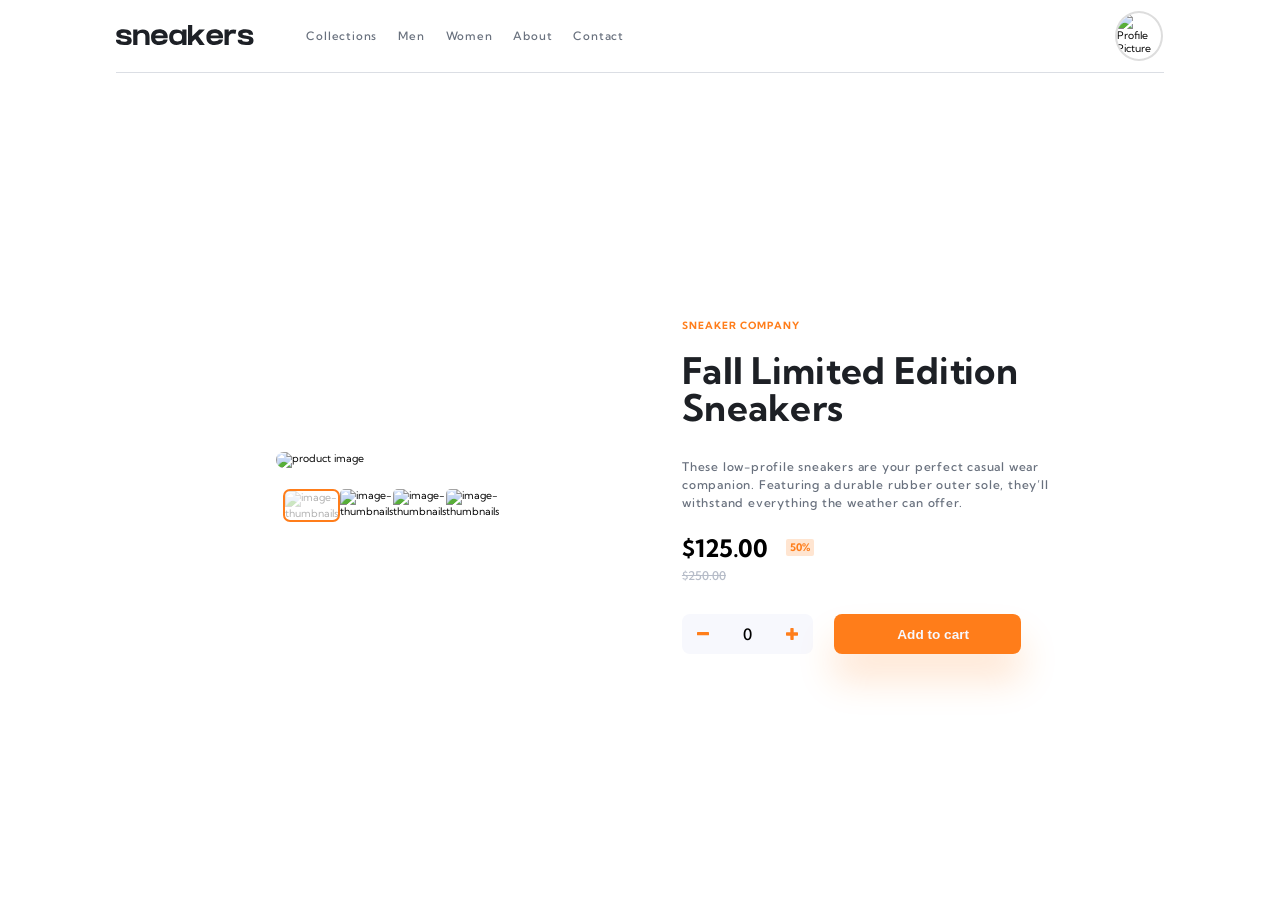
==== indexe.html @ 5894d8e7 "Add files via upload" ====
<!DOCTYPE html>
<html lang="en">
  <head>
    <meta charset="UTF-8" />
    <meta name="viewport" content="width=device-width, initial-scale=1.0" />
    <link rel="stylesheet" href="styles.css" />
    <script defer src="scripts.js"></script>
    <script
      type="module"
      src="https://unpkg.com/ionicons@5.5.2/dist/ionicons/ionicons.esm.js"
    ></script>
    <script
      nomodule
      src="https://unpkg.com/ionicons@5.5.2/dist/ionicons/ionicons.js"
    ></script>
    <link
      rel="icon"
      type="image/png"
      sizes="32x32"
      href="C:\Users\Meghana Kollavajjala\Downloads\image-avatar.png"
    />
    <title>E-commerce product page</title>
  </head>
  <body>
    <section class="hero">
      <div class="overlay"></div>

      <header class="header">
        <div class="logo">
          <svg width="138" height="20" xmlns="http://www.w3.org/2000/svg">
            <!-- SVG path omitted for brevity -->
            <path
            d="M8.217 20c4.761 0 7.519-.753 7.519-4.606 0-3.4-3.38-4.172-6.66-4.682l-.56-.085-.279-.041-.35-.053c-2.7-.405-3.18-.788-3.18-1.471 0-.478.49-1.331 2.843-1.331 2.455 0 3.493.647 3.493 1.87v.134h4.281v-.133c0-2.389-1.35-5.238-7.774-5.238-5.952 0-7.201 2.584-7.201 4.752 0 3.097 2.763 4.086 7.223 4.675.21.028.433.054.659.081 1.669.197 3.172.42 3.172 1.585 0 1.01-1.615 1.222-3.298 1.222-2.797 0-3.784-.593-3.784-1.92v-.134H.002L0 14.926v.317c.008.79.118 1.913 1.057 2.862C2.303 19.362 4.712 20 8.217 20Zm13.21 0v-7.49c0-2.104.547-4.423 4.176-4.423 3.915 0 3.778 2.777 3.768 4.042V20h4.18v-7.768c0-2.264-.176-7.766-6.732-7.766-2.778 0-4.192.911-5.195 2.28h-.197V4.467H17.22V20h4.207Zm21.959 0c5.094 0 7.787-2.07 8.217-5.405H47.53c-.386 1.02-1.63 1.72-4.143 1.72-2.721 0-3.962-1.03-4.25-3.106h12.527c.24-2.13-.029-5.417-3.026-7.44v.005c-1.312-.915-3.056-1.465-5.251-1.465-5.24 0-8.336 2.772-8.336 7.845 0 5.17 3.02 7.846 8.336 7.846Zm4.099-9.574h-8.188c.486-1.574 1.764-2.431 4.089-2.431 2.994 0 3.755 1.267 4.099 2.431ZM70.499 20V4.457H66.29V6.74h-.176c-1.053-1.377-2.809-2.283-5.677-2.283-6.433 0-7.225 5.293-7.253 7.635v.137c0 2.092.732 7.771 7.241 7.771 2.914 0 4.684-.818 5.734-2.169h.131V20H70.5Zm-8.854-3.623c-3.996 0-4.447-3.032-4.447-4.148 0-1.21.426-4.148 4.455-4.148 3.631 0 4.374 2.044 4.374 4.148 0 2.35-.742 4.148-4.382 4.148ZM88.826 20l-6.529-9.045 6.588-6.488h-5.827l-6.836 6.756V0h-4.187v19.954h4.187V16.94l3.02-2.976L83.6 20h5.226Zm9.9 0c5.094 0 7.786-2.07 8.217-5.405h-4.074c-.387 1.02-1.63 1.72-4.143 1.72-2.721 0-3.962-1.03-4.25-3.106h12.527c.24-2.13-.029-5.417-3.026-7.44v.005c-1.312-.915-3.057-1.465-5.251-1.465-5.24 0-8.336 2.772-8.336 7.845 0 5.17 3.02 7.846 8.336 7.846Zm4.098-9.574h-8.187c.485-1.574 1.763-2.431 4.089-2.431 2.994 0 3.755 1.267 4.098 2.431ZM112.76 20v-6.97c0-2.103.931-4.542 4.05-4.542 1.33 0 2.393.236 2.785.346l.67-3.976c-.728-.16-1.626-.392-2.757-.392-2.665 0-3.622.794-4.486 2.282h-.262V4.466h-4.21V20h4.21Zm17.221 0c4.761 0 7.519-.753 7.519-4.606 0-3.4-3.38-4.172-6.66-4.682l-.56-.085-.279-.041-.349-.053c-2.701-.405-3.181-.788-3.181-1.471 0-.478.49-1.331 2.843-1.331 2.455 0 3.493.647 3.493 1.87v.134h4.282v-.133c0-2.389-1.35-5.238-7.775-5.238-5.952 0-7.201 2.584-7.201 4.752 0 3.097 2.763 4.086 7.224 4.675.21.028.432.054.658.081 1.669.197 3.172.42 3.172 1.585 0 1.01-1.615 1.222-3.298 1.222-2.796 0-3.784-.593-3.784-1.92v-.134h-4.319l-.001.301v.317c.008.79.117 1.913 1.056 2.862 1.246 1.257 3.655 1.895 7.16 1.895Z"
            fill="#1D2026"
            fill-rule="nonzero"
          />
          </svg>
        </div>
        <ul class="nav-list">
          <li class="list-ele">Collections</li>
          <li class="list-ele">Men</li>
          <li class="list-ele">Women</li>
          <li class="list-ele">About</li>
          <li class="list-ele">Contact</li>
        </ul>

        <ion-icon class="nav-cart" name="cart-outline"></ion-icon>
        <span class="nav-cart-after">20</span>


        <div class="avatar">
            <img src="C:\Users\Meghana Kollavajjala\Downloads\image-avatar.png" alt="Profile Picture" class="profile-img">
        </div>
        <div class="cart">
          <p class="cart-heading">Cart</p>
          <div class="empty-cart show">
            <p>Your cart is empty.</p>
          </div>
          
          <div class="cart-bottom">
            <div class="cart-info">
              <img class="cart-image" alt="product image" src="C:\Users\Meghana Kollavajjala\Downloads\image-avatar.png" />
              <p class="cart-text">
                Fall Limited Edition Sneakers <br />
                $125.00 x <span class="count-items">1</span>
                <span class="current-price">$375.00</span>
              </p>
              <ion-icon class="delete" name="trash-outline"></ion-icon>
            </div>
            <button class="btn-checkout">Checkout</button>
          </div>
        </div>
      </header>

      <div class="container">
        <div class="floating-img">
          <ion-icon class="close-icon" name="close-outline"></ion-icon>

          <button class="btn-swipe btn-swipe-left">
            <ion-icon name="chevron-back-outline"></ion-icon>
          </button>
          <div class="left-imgs">
            <img
              class="main-img-float"
              alt="product image"
            />
            <button class="btn-swipe btn-swipe-right">
              <ion-icon name="chevron-forward-outline"></ion-icon>
            </button>
            <div class="thumbnails-float">
              <div class="thumb-img-float active-thumb" data-image="C:\Users\Meghana Kollavajjala\Downloads\image-product-2.jpg">
                <img alt="image-thumbnails" src="C:\Users\Meghana Kollavajjala\Downloads\image-product-2-thumbnail.jpg" />
              </div>
              <div class="thumb-img-float" data-image="C:\Users\Meghana Kollavajjala\Downloads\image-product-3.jpg">
                <img alt="image-thumbnails" src="C:\Users\Meghana Kollavajjala\Downloads\image-product-3-thumbnail.jpg" />
              </div>
              <div class="thumb-img-float" data-image="C:\Users\Meghana Kollavajjala\Downloads\image-product-4.jpg">
                <img alt="image-thumbnails" src="C:\Users\Meghana Kollavajjala\Downloads\image-product-4-thumbnail.jpg" />
              </div>
              <div class="thumb-img-float" data-image="C:\Users\Meghana Kollavajjala\Pictures\1.jpeg">
                <img alt="image-thumbnails" src="C:\Users\Meghana Kollavajjala\Pictures\1-thumbnail.jpeg" />
              </div>
            </div>
          </div>
        </div>
        <div class="left-imgs">
          <img
            class="main-img"
            alt="product image"
            src="C:\Users\Meghana Kollavajjala\Downloads\image-product-1.jpg"
          />
          <div class="thumbnails">
            <div class="thumb-img active-thumb" data-image="C:\Users\Meghana Kollavajjala\Downloads\image-product-1.jpg">
              <img alt="image-thumbnails" src="C:\Users\Meghana Kollavajjala\Downloads\image-product-1-thumbnail.jpg" />
            </div>
            <div class="thumb-img" data-image="C:\Users\Meghana Kollavajjala\Downloads\image-product-2.jpg">
              <img alt="image-thumbnails" src="C:\Users\Meghana Kollavajjala\Downloads\image-product-2-thumbnail.jpg" />
            </div>
            <div class="thumb-img" data-image="C:\Users\Meghana Kollavajjala\Downloads\image-product-3.jpg">
              <img alt="image-thumbnails" src="C:\Users\Meghana Kollavajjala\Downloads\image-product-3-thumbnail.jpg" />
            </div>
            <div class="thumb-img" data-image="C:\Users\Meghana Kollavajjala\Downloads\image-product-4.jpg">
              <img alt="image-thumbnails" src="C:\Users\Meghana Kollavajjala\Downloads\image-product-4-thumbnail.jpg" />
            </div>
          </div>
        </div>
        <div class="right-text">
          <span class="heading-secondary">Sneaker Company</span>
          <h1 class="heading-primary">Fall Limited Edition Sneakers</h1>
          <p class="description">
            These low-profile sneakers are your perfect casual wear companion.
            Featuring a durable rubber outer sole, they’ll withstand everything
            the weather can offer.
          </p>

          <h2 class="price-discount">$125.00</h2>

          <p class="price-original">$250.00</p>
          <div class="buttons">
            <div class="btn-left">
              <button class="minus">
                <svg
                  width="12"
                  height="4"
                  xmlns="http://www.w3.org/2000/svg"
                >
                  <defs>
                    <path
                      d="M11.357 3.332A.641.641 0 0 0 12 2.69V.643A.641.641 0 0 0 11.357 0H.643A.641.641 0 0 0 0 .643v2.046c0 .357.287.643.643.643h10.714Z"
                      id="a"
                    />
                  </defs>
                  <use fill="#FF7E1B" fill-rule="nonzero" xlink:href="#a" />
                </svg>
              </button>
              <span class="cart-number">0</span>
              <button class="plus">
                <svg
                  width="12"
                  height="12"
                  xmlns="http://www.w3.org/2000/svg"
                >
                  <defs>
                    <path
                      d="M12 7.023V4.977a.641.641 0 0 0-.643-.643h-3.69V.643A.641.641 0 0 0 7.022 0H4.977a.641.641 0 0 0-.643.643v3.69H.643A.641.641 0 0 0 0 4.978v2.046c0 .356.287.643.643.643h3.69v3.691c0 .356.288.643.644.643h2.046a.641.641 0 0 0 .643-.643v-3.69h3.691A.641.641 0 0 0 12 7.022Z"
                      id="b"
                    />
                  </defs>
                  <use fill="#FF7E1B" fill-rule="nonzero" xlink:href="#b" />
                </svg>
              </button>
            </div>
            <div class="btn-right">
              <ion-icon name="cart-outline"></ion-icon>
              <button class="add-cart">Add to cart</button>
            </div>
          </div>
        </div>
      </div>
    </section>
  </body>
</html>
---- styles.css ----
@import url("https://fonts.googleapis.com/css2?family=Kumbh+Sans:wght@400;500;600;700&display=swap");

* {
  padding: 0;
  margin: 0;
  box-sizing: border-box;
}

html {
  font-size: 65.5%;
  font-family: "kumbh sans", sans-serif;
  /* overflow: hidden; */
}

body {
  position: relative;
}

.hero {
  width: 100vw;
  min-width: 100%;
  height: 100vh;
  min-height: 100%;
  display: flex;
  flex-direction: column;
}

.container {
  /* background-color: red; */
  width: 90rem;
  margin: auto auto;
  display: grid;
  grid-template-columns: repeat(2, 1fr);
  column-gap: 8rem;
  place-items: center;
}

/* ////////////////////// */
/* HEADER */

.header {
  position: relative;
  width: 100rem;
  margin: 0 auto;
  height: 7rem;
  display: flex;
  gap: 3rem;
  align-items: center;
  border-bottom: 0.8px solid rgba(182, 188, 200, 0.49);
  /* margin-bottom: 1rem; */
}

.nav-list {
  height: 60%;
  list-style: none;
  align-self: flex-end;
  display: flex;
  gap: 2rem;
  box-sizing: border-box;
  align-items: center;
  margin-left: 2rem;
}

.list-ele {
  height: 100%;
  cursor: pointer;
  color: hsl(219, 9%, 45%);
  font-size: 1.1rem;
  font-weight: 500;
  letter-spacing: 0.8px;
}

.list-ele:hover,
.list-ele:active {
  color: hsl(220, 13%, 13%);
  border-bottom: 2px solid hsl(26, 100%, 55%);
}

.nav-cart {
  color: hsl(219, 9%, 45%);
  font-size: 2.8rem;
  margin-left: auto;
  cursor: pointer;
}

.nav-cart-after {
  position: absolute;
  display: none;
  pointer-events: none;
  top: 1.4rem;
  right: 8rem;
  font-size: 1rem;
  text-align: center;

  height: 1.7rem;
  width: 1.7rem;
  color: rgb(255, 255, 255);
  padding: 2px 2px;
  border-radius: 50%;
  background-color: hsl(26, 100%, 55%);
}

.nav-cart-after.show {
  display: inline-block;
}

.nav-cart:hover,
.nav-cart:active {
  color: hsl(220, 13%, 13%);
}

.avatar {
  height: 50px;
  width: 50px;
  border: 1.5px solid white;
  background-image: url(images/image-avatar.png);
  background-size: cover;
}

.avatar:hover,
.avatar:active {
  border: 1.5px solid hsl(26, 100%, 55%);
  border-radius: 50%;
  cursor: pointer;
}

/* ///////////////////// */
/* CART */
.cart {
  opacity: 0;
  pointer-events: none;
  visibility: hidden;

  position: absolute;
  top: 4rem;
  /* right: 16rem; */
  right: 0;
  height: 17rem;
  width: 26.5rem;
  background-color: rgb(255, 255, 255);
  box-shadow: 0 1.6rem 3.2rem rgba(0, 0, 0, 0.1);
  border-radius: 1rem;
  z-index: 5;
  transition: all 0.2s ease-out;
}

.cart-heading {
  font-size: 1.1rem;
  font-weight: 700;
  padding: 1.6rem 1.8rem;
  border-bottom: 0.8px solid rgba(182, 188, 200, 0.49);
}

.empty-cart {
  display: none;
  text-align: center;
  margin-top: 20%;
  font-size: 1.2rem;
  font-weight: 500;
  color: hsl(219, 9%, 45%);
}

.cart.show {
  top: 6.1rem;
  opacity: 1;
  pointer-events: auto;
  visibility: visible;
}

.empty-cart.show,
.cart-bottom.show {
  display: block;
}

.cart-bottom {
  display: none;
  padding: 1.2rem 1.6rem;
}

.cart-info {
  display: flex;
  gap: 1rem;
  margin-bottom: 1.5rem;
  align-items: center;
}

.cart-image {
  /* display: inline-block; */
  height: 40px;
  width: 40px;
  border-radius: 5px;
}

.cart-text {
  color: hsl(219, 9%, 45%);
  font-size: 1.1rem;
  font-weight: 500;
  /* letter-spacing: 0.6px; */
  line-height: 2;
}

.count-items {
  display: inline-block;
  width: 1rem;
}

.current-price {
  display: inline-block;
  color: #000;
  font-weight: 700;
  width: 5rem;
  margin-left: 4px;
}

.delete {
  cursor: pointer;
  color: hsl(220, 14%, 75%);
  font-size: 1.5rem;
}

.delete:hover,
.delete:active {
  color: hsl(220, 13%, 13%);
}

.btn-checkout {
  border: none;
  background-color: hsl(26, 100%, 55%);
  color: hsl(223, 64%, 98%);

  width: 96%;
  padding: 1rem 5rem;
  border-radius: 8px;
  transition: all 0.3s;
  cursor: pointer;
}

.btn-checkout:hover {
  background-color: #ffa45f;
}

/* /////////////////// */
/* BODY */

.heading-secondary {
  display: block;
  color: hsl(26, 100%, 55%);
  font-weight: 700;
  text-transform: uppercase;
  font-size: 10px;
  letter-spacing: 1px;
  margin-bottom: 2rem;
}

.heading-primary {
  color: hsl(220, 13%, 13%);
  font-size: 3.5rem;
  line-height: 1;
  letter-spacing: 0.3px;
  margin-bottom: 3rem;
}

.description {
  color: hsl(219, 9%, 45%);
  font-size: 12px;
  font-weight: 500;
  letter-spacing: 0.8px;
  margin-bottom: 2rem;
  line-height: 1.5;
}

.price-discount {
  /* color: red; */
  font-size: 2.3rem;
  font-weight: 700;
  position: relative;
  margin-bottom: 5px;
}

.price-discount::after {
  position: absolute;
  display: inline-block;
  content: "50%";
  top: 6px;
  left: 9.9rem;

  font-size: 1rem;
  font-weight: 700;
  color: hsl(26, 100%, 55%);
  background-color: #ffe5d1;
  padding: 2px 4px;
  border-radius: 2px;
}

.price-original {
  color: hsl(220, 14%, 75%);
  font-size: 12px;
  font-weight: 500;
  text-decoration: line-through;
  margin-bottom: 3rem;
}

.buttons {
  display: flex;
  gap: 2rem;
}

.btn-left {
  background-color: hsl(223, 64%, 98%);
  display: flex;
  align-items: center;
  gap: 2.8rem;
  padding: 1rem 1rem;
  border-radius: 8px;
}

.plus,
.minus {
  background: none;
  border: none;
  height: 1.8rem;
  width: 2rem;

  display: flex;
  align-items: center;
  justify-content: center;
}

.cart-number {
  width: 10px;
  font-size: 1.5rem;
  font-weight: 500;
}

.cart-icon {
  height: 1rem;
}

.btn-right {
  background-color: hsl(26, 100%, 55%);
  display: flex;
  align-items: center;
  justify-content: center;
  color: hsl(223, 64%, 98%);

  padding: 1rem 5rem;
  border-radius: 8px;
  gap: 1rem;
  box-shadow: 0 2.4rem 3.6rem rgba(255, 125, 26, 0.2);
  transition: all 0.3s;
}

.plus:hover,
.minus:hover,
.plus:active,
.minus:active {
  opacity: 0.5;
}

.btn-right:hover,
.btn-right:active {
  background-color: #ffa45f;
}

.add-cart {
  background: none;
  border: none;
  color: inherit;

  font-size: 1.3rem;
  font-weight: 600;
}

.plus,
.minus,
.btn-right,
.add-cart {
  cursor: pointer;
}

.main-img {
  height: 80%;
  width: 85%;
  border-radius: 10px;
  cursor: pointer;

  display: block;
  margin: 0 auto;
  margin-bottom: 2rem;
}

.thumbnails {
  margin: 0 auto;
  width: 80%;
  display: flex;
  justify-content: space-between;
}

.thumb-img {
  height: auto;
  width: 6rem;
  cursor: pointer;
}

.thumb-img img {
  height: 100%;
  width: 100%;
  border-radius: 5px;
}

.thumb-img img:hover {
  opacity: 0.6;
}

.thumb-img.active-thumb img {
  opacity: 0.3;
}

.thumb-img.active-thumb {
  border: 2px solid hsl(26, 100%, 55%);
  border-radius: 7px;
}

/* ///////////////// */
/* Floating image */

.overlay {
  display: none;
  position: absolute;
  top: 0;
  left: 0;
  height: 100vh;
  min-height: 100%;
  width: 100vw;
  min-width: 100%;
  background-color: rgba(0, 0, 0, 0.7);
  z-index: 5;
}

.overlay.activate {
  display: block;
}

.floating-img {
  position: absolute;
  opacity: 0;
  pointer-events: none;
  visibility: hidden;
  top: 0%;
  left: 50%;
  transform: translate(-50%, -50%);
  height: auto;
  width: 50rem;
  z-index: 10;
  transition: all 0.3s ease-in-out;
}

.floating-img.activate {
  opacity: 1;
  pointer-events: auto;
  visibility: visible;
  top: 51%;
}

/* ////////////////// */
/* FLOATING section */

.main-img-float {
  height: auto;
  width: 80%;
  border-radius: 10px;
  /* cursor: pointer; */

  display: block;
  margin: 0 auto;
  margin-bottom: 2rem;
}

.thumbnails-float {
  margin: 0 auto;
  width: 80%;
  display: flex;
  justify-content: space-around;
}

.thumb-img-float {
  height: auto;
  width: 6rem;
  cursor: pointer;
}

.thumb-img-float img {
  height: 100%;
  width: 100%;
  border-radius: 5px;
}

.thumb-img-float img:hover {
  opacity: 0.6;
}

.thumb-img-float.active-thumb img {
  opacity: 0.6;
  /* background-image: linear-gradient(white, white); */
}

.thumb-img-float.active-thumb {
  border: 2px solid hsl(26, 100%, 55%);
  border-radius: 7px;
}

/* /////////////////// */
/* BUTTONS */

.btn-swipe {
  position: absolute;
  height: 4rem;
  width: 4rem;
  /* top: 0;
  left: 0; */
  background-color: hsl(0, 0%, 100%);
  border: none;
  cursor: pointer;
  border-radius: 50%;
}

.btn-swipe ion-icon {
  height: 50%;
  width: 50%;
}

.btn-swipe.btn-swipe-left {
  top: 40%;
  left: 10%;
  transform: translate(-50%, -50%);
}

.btn-swipe.btn-swipe-right {
  top: 40%;
  right: 10%;
  transform: translate(50%, -50%);
}

.btn-swipe:hover,
.btn-swipe:active {
  color: hsl(26, 100%, 55%);
}

.close-icon {
  color: hsl(0, 0%, 100%);
  height: 3.3rem;
  width: 3.3rem;
  cursor: pointer;

  position: absolute;
  top: -8%;
  right: 8%;
}

.close-icon:hover,
.close-icon:active {
  color: hsl(26, 100%, 55%);
}
.avatar {
  /* Optional: Center the avatar if needed */
  display: flex;
  justify-content: center;
  align-items: center;
}

.profile-img {
  width: 50px; /* Adjust size as needed */
  height: 50px; /* Adjust size as needed */
  border-radius: 50%;
  object-fit: cover; /* Ensures the image covers the circle */
  border: 2px solid #ddd; /* Optional: border around the profile picture */
}
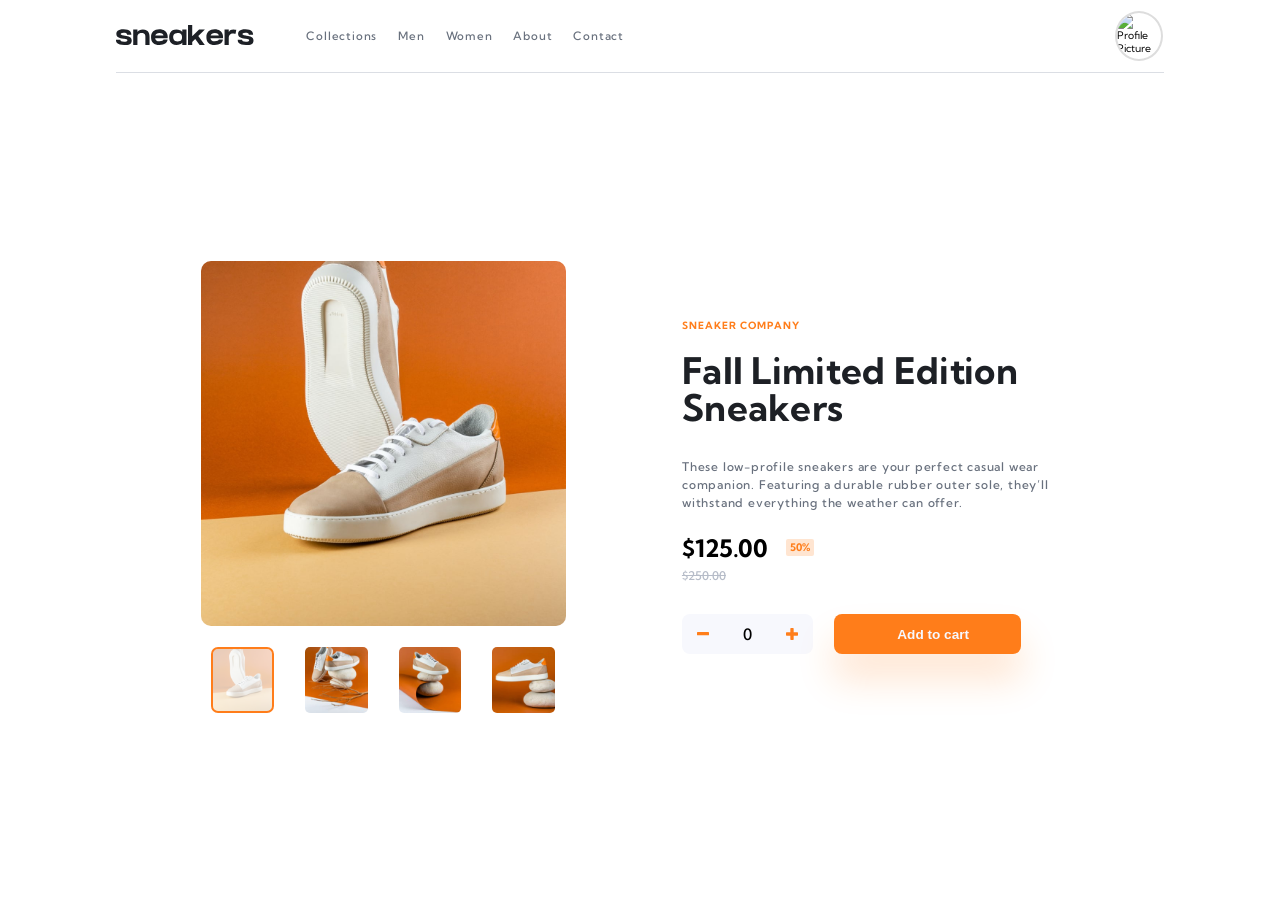
==== commit b0b0c1ab: "Update indexe.html" ====
--- a/indexe.html
+++ b/indexe.html
@@ -88,14 +88,14 @@
               <ion-icon name="chevron-forward-outline"></ion-icon>
             </button>
             <div class="thumbnails-float">
-              <div class="thumb-img-float active-thumb" data-image="C:\Users\Meghana Kollavajjala\Downloads\image-product-2.jpg">
-                <img alt="image-thumbnails" src="C:\Users\Meghana Kollavajjala\Downloads\image-product-2-thumbnail.jpg" />
+              <div class="thumb-img-float active-thumb" data-image="image-product-2.jpg">
+                <img alt="image-thumbnails" src="image-product-2-thumbnail.jpg" />
               </div>
-              <div class="thumb-img-float" data-image="C:\Users\Meghana Kollavajjala\Downloads\image-product-3.jpg">
-                <img alt="image-thumbnails" src="C:\Users\Meghana Kollavajjala\Downloads\image-product-3-thumbnail.jpg" />
+              <div class="thumb-img-float" data-image="image-product-3.jpg">
+                <img alt="image-thumbnails" src="image-product-3-thumbnail.jpg" />
               </div>
-              <div class="thumb-img-float" data-image="C:\Users\Meghana Kollavajjala\Downloads\image-product-4.jpg">
-                <img alt="image-thumbnails" src="C:\Users\Meghana Kollavajjala\Downloads\image-product-4-thumbnail.jpg" />
+              <div class="thumb-img-float" data-image="image-product-4.jpg">
+                <img alt="image-thumbnails" src="image-product-4-thumbnail.jpg" />
               </div>
               <div class="thumb-img-float" data-image="C:\Users\Meghana Kollavajjala\Pictures\1.jpeg">
                 <img alt="image-thumbnails" src="C:\Users\Meghana Kollavajjala\Pictures\1-thumbnail.jpeg" />
@@ -107,20 +107,20 @@
           <img
             class="main-img"
             alt="product image"
-            src="C:\Users\Meghana Kollavajjala\Downloads\image-product-1.jpg"
+            src="image-product-1.jpg"
           />
           <div class="thumbnails">
-            <div class="thumb-img active-thumb" data-image="C:\Users\Meghana Kollavajjala\Downloads\image-product-1.jpg">
-              <img alt="image-thumbnails" src="C:\Users\Meghana Kollavajjala\Downloads\image-product-1-thumbnail.jpg" />
+            <div class="thumb-img active-thumb" data-image="image-product-1.jpg">
+              <img alt="image-thumbnails" src="image-product-1-thumbnail.jpg" />
             </div>
-            <div class="thumb-img" data-image="C:\Users\Meghana Kollavajjala\Downloads\image-product-2.jpg">
-              <img alt="image-thumbnails" src="C:\Users\Meghana Kollavajjala\Downloads\image-product-2-thumbnail.jpg" />
+            <div class="thumb-img" data-image="image-product-2.jpg">
+              <img alt="image-thumbnails" src="image-product-2-thumbnail.jpg" />
             </div>
-            <div class="thumb-img" data-image="C:\Users\Meghana Kollavajjala\Downloads\image-product-3.jpg">
-              <img alt="image-thumbnails" src="C:\Users\Meghana Kollavajjala\Downloads\image-product-3-thumbnail.jpg" />
+            <div class="thumb-img" data-image="image-product-3.jpg">
+              <img alt="image-thumbnails" src="image-product-3-thumbnail.jpg" />
             </div>
-            <div class="thumb-img" data-image="C:\Users\Meghana Kollavajjala\Downloads\image-product-4.jpg">
-              <img alt="image-thumbnails" src="C:\Users\Meghana Kollavajjala\Downloads\image-product-4-thumbnail.jpg" />
+            <div class="thumb-img" data-image="image-product-4.jpg">
+              <img alt="image-thumbnails" src="image-product-4-thumbnail.jpg" />
             </div>
           </div>
         </div>
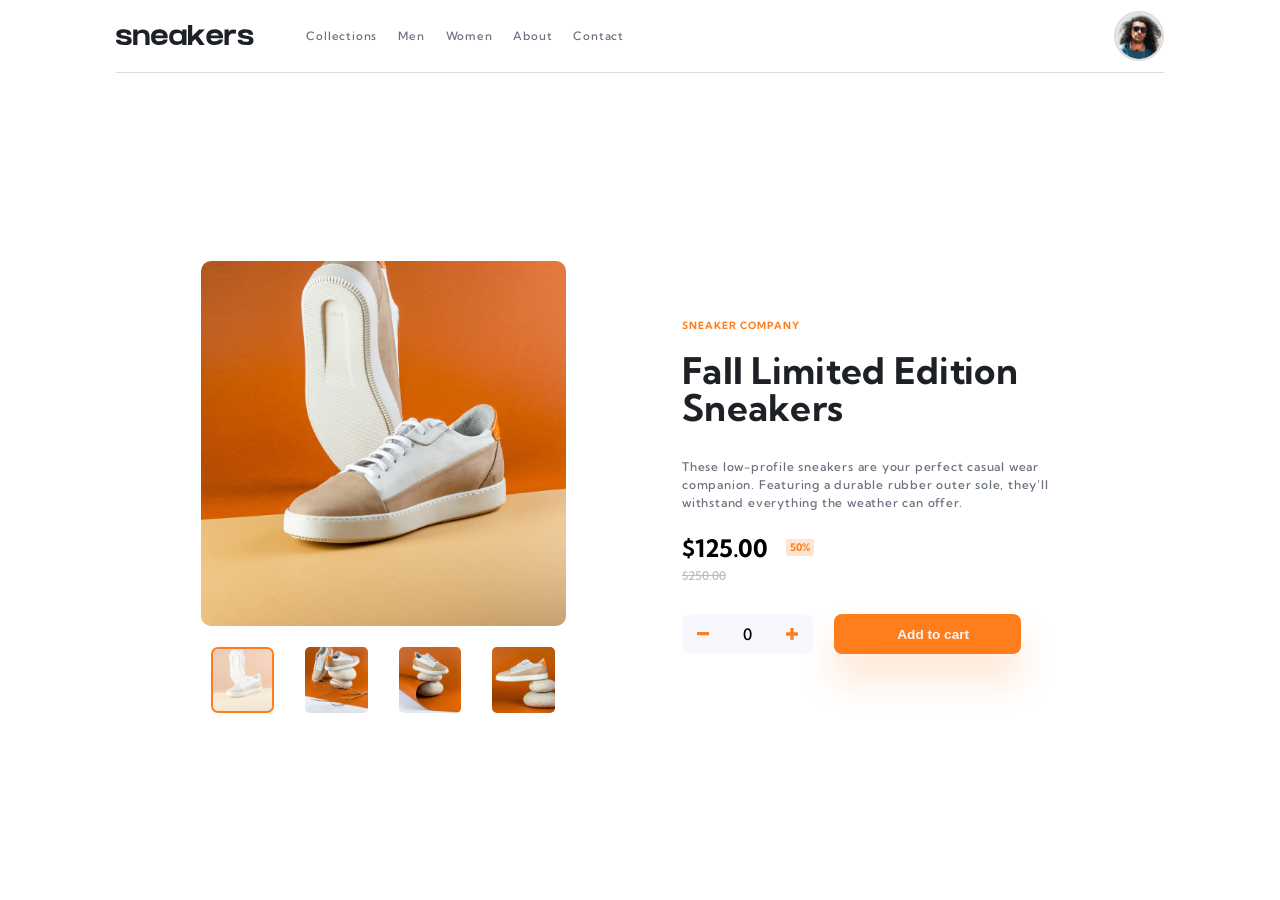
==== commit de7829bf: "Update indexe.html" ====
--- a/indexe.html
+++ b/indexe.html
@@ -17,7 +17,7 @@
       rel="icon"
       type="image/png"
       sizes="32x32"
-      href="C:\Users\Meghana Kollavajjala\Downloads\image-avatar.png"
+      href="image-avatar.png"
     />
     <title>E-commerce product page</title>
   </head>
@@ -49,7 +49,7 @@
 
 
         <div class="avatar">
-            <img src="C:\Users\Meghana Kollavajjala\Downloads\image-avatar.png" alt="Profile Picture" class="profile-img">
+            <img src="image-avatar.png" alt="Profile Picture" class="profile-img">
         </div>
         <div class="cart">
           <p class="cart-heading">Cart</p>
@@ -59,7 +59,7 @@
           
           <div class="cart-bottom">
             <div class="cart-info">
-              <img class="cart-image" alt="product image" src="C:\Users\Meghana Kollavajjala\Downloads\image-avatar.png" />
+              <img class="cart-image" alt="product image" src="image-avatar.png" />
               <p class="cart-text">
                 Fall Limited Edition Sneakers <br />
                 $125.00 x <span class="count-items">1</span>
@@ -97,8 +97,8 @@
               <div class="thumb-img-float" data-image="image-product-4.jpg">
                 <img alt="image-thumbnails" src="image-product-4-thumbnail.jpg" />
               </div>
-              <div class="thumb-img-float" data-image="C:\Users\Meghana Kollavajjala\Pictures\1.jpeg">
-                <img alt="image-thumbnails" src="C:\Users\Meghana Kollavajjala\Pictures\1-thumbnail.jpeg" />
+              <div class="thumb-img-float" data-image="image-product-1.jpeg">
+                <img alt="image-thumbnails" src="image-product-1-thumbnail.jpeg" />
               </div>
             </div>
           </div>
